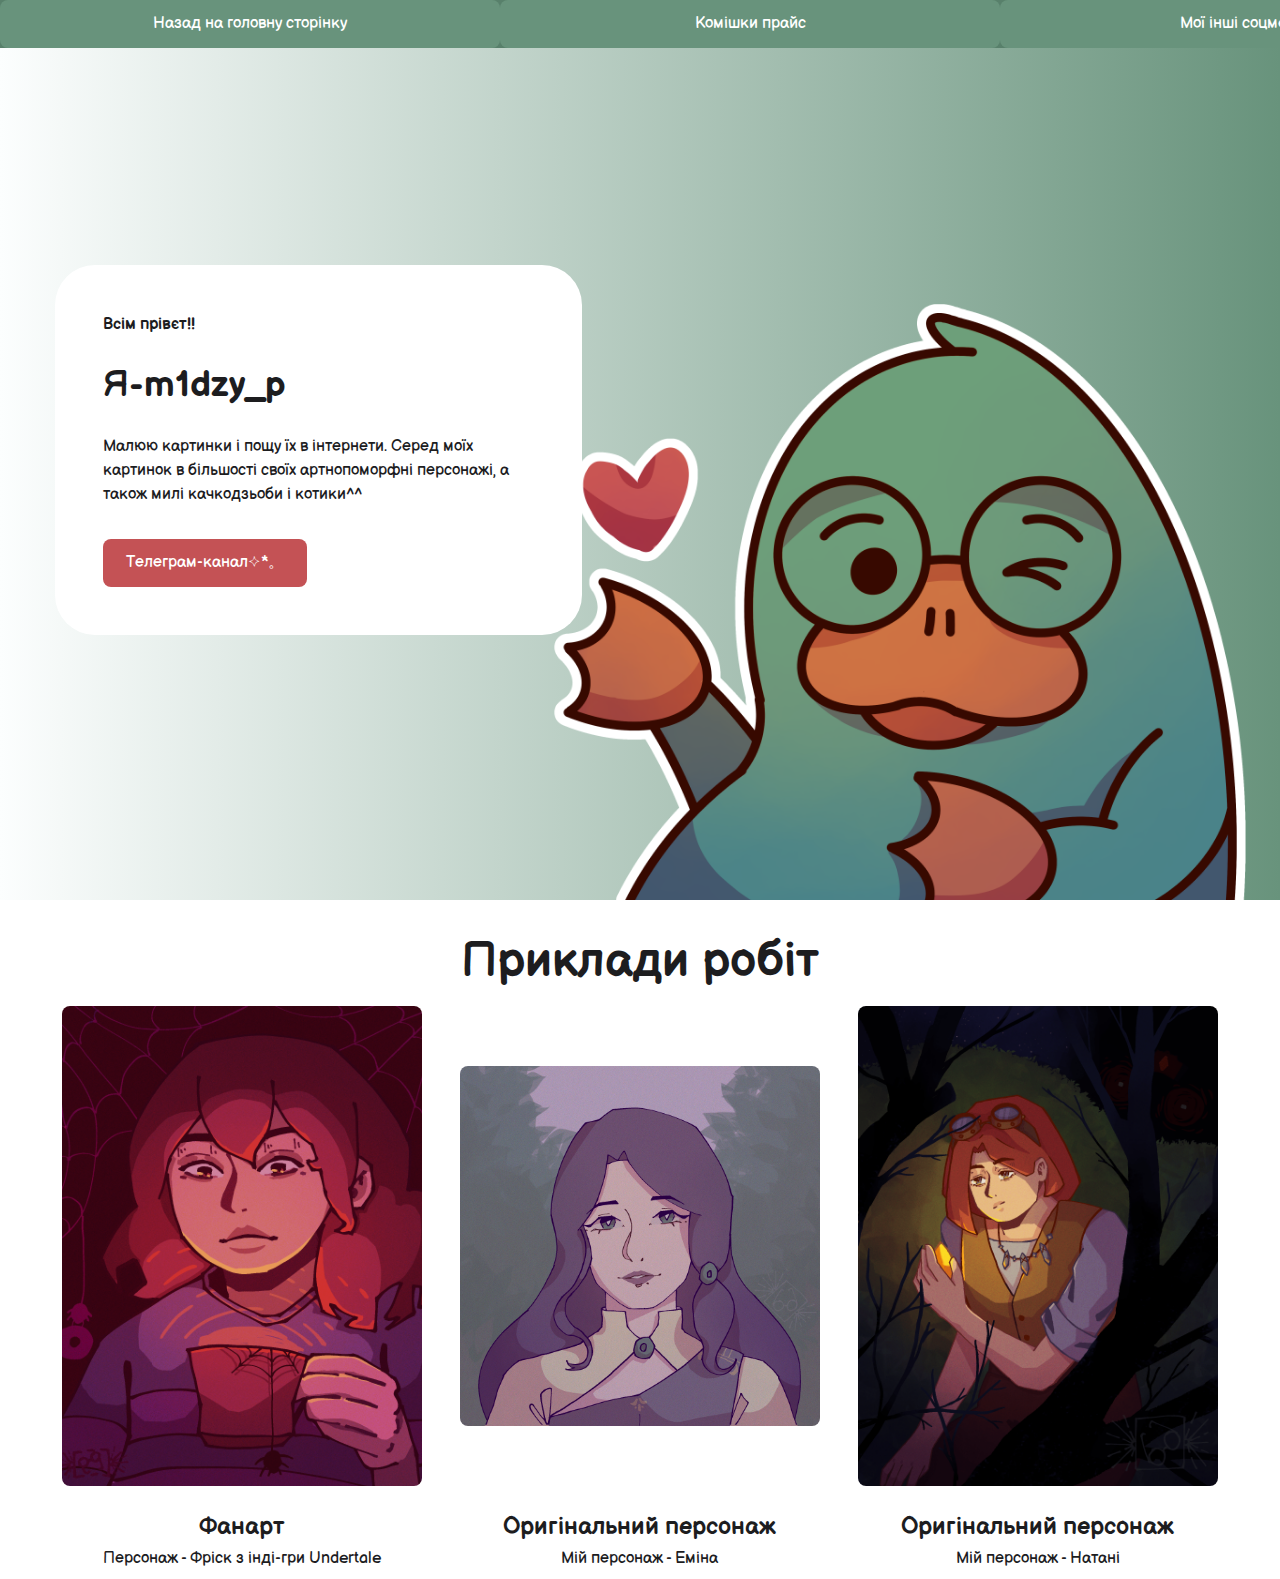
==== index.html @ a21002bf "feat: initial commit" ====
<!DOCTYPE html>
<html lang="en">
  <head>
    <meta charset="UTF-8" />
    <meta name="viewport" content="width=device-width, initial-scale=1.0" />
    <title>Platypus</title>

    <link rel="preconnect" href="https://fonts.googleapis.com" />
    <link rel="preconnect" href="https://fonts.gstatic.com" crossorigin />
    <link
      href="https://fonts.googleapis.com/css2?family=Balsamiq+Sans:ital,wght@0,400;0,700;1,400;1,700&family=Caveat:wght@400..700&family=Pangolin&display=swap"
      rel="stylesheet"
    />
    <link rel="stylesheet" href="CSS/styles.css" />
  </head>
  <body>
    <header class="header">
      <a href="index.html">
        <button class="button-header">Назад на головну сторінку</button>
      </a>
      <a href="price.html">
        <button class="button-header">Комішки прайс</button>
      </a>
      <a href="socials.html">
        <button class="button-header">Мої інші соцмережі</button>
      </a>
    </header>
    <section class="main-page">
      <div class="wrapper">
        <div class="main-page-text-container">
          <p class="main-page-hello-text">Всім прівєт!!</p>

          <h2 class="main-page-title">Я-m1dzy_p</h2>

          <p class="main-page-descr">
            Малюю картинки і пощу їх в інтернети. Серед моїх картинок в
            більшості своїх артнопоморфні персонажі, а також милі качкодзьоби і
            котики^^
          </p>
          <a href="https://t.me/m1dzy_art">
            <button class="main-page-button">Телеграм-канал✧⁠*⁠。</button>
          </a>
        </div>

        <img
          class="dubil"
          src="img/platypus.png"
          width="700"
          height="700"
          alt="heart-platypus"
        />
      </div>
    </section>
    <section class="gallery">
      <h2 class="gallery-title">Приклади робіт</h2>
      <div class="wrapper">
        <div class="gallery-item">
          <img class="piccha" src="img/frisk.png" alt="s" />
          <h3 class="gallery-item-title">Фанарт</h3>
          <p class="gallery-item-discr">
            Персонаж - Фріск з інді-гри Undertale
          </p>
        </div>
        <div class="gallery-item">
          <img class="piccha1" src="img/emina.png" alt="s" />
          <h3 class="gallery-item-title">Оригінальний персонаж</h3>
          <p class="gallery-item-discr">Мій персонаж - Еміна</p>
        </div>
        <div class="gallery-item">
          <img class="piccha" src="img/natany.png" alt="s" />
          <h3 class="gallery-item-title">Оригінальний персонаж</h3>
          <p class="gallery-item-discr">Мій персонаж - Натані</p>
        </div>
      </div>
    </section>
  </body>
</html>
---- CSS/styles.css ----
html, body {
    margin: 0;
    padding: 0;
    height: 100%;
}

body {
    font-family: "Balsamiq Sans", sans-serif;
    margin: 0;
    height: 100%;
}
.header {
    width: 100%;
    height: 48px;
    background: #58806b;
    display: flex;
    justify-content: space-between;
    align-items: center;
    position: fixed;
        z-index: 50;
}
.button-header {
    font-weight: 400;
    font-size: 16px;
    line-height: 150%;
    color: #fff;
    background: #68937C;
    border: none;
    cursor: pointer;
    padding: 12px 24px;
    width: 500px;
    height: 48px;
    border-radius: 8px;
    margin: 0;
    font-family: "Balsamiq Sans", sans-serif;
}

.main-page {
    width: 100%;
    height: 100vh;
    background: linear-gradient(270deg, #68937C 0%, #fcfefe 100%);
        position: relative;
}

.main-page-text-container {
    border-radius: 40px;
    background: #fff;
    padding-top: 48px;
    padding-bottom: 48px;
    padding-left: 48px;
    padding-right: 48px;
    box-sizing: border-box;
    width: 45%;
}


.wrapper {
    margin: auto;
    display: flex;
    justify-content: space-between;
    align-items: center;
    width: 1170px;
    height: 100%;
}

.main-page-hello-text {
    font-weight: 600;
    font-size: 16px;
    line-height: 150%;
    color: #1d1d1f;
    margin-top: 0;
    margin-bottom: 42px;
}

.main-page-title {
    font-weight: 600;
    font-size: 36px;
    line-height: 37%;
    color: #1d1d1f;
    margin-top: 0;
    margin-bottom: 42px;
}

.main-page-descr {
    font-weight: 400;
    font-size: 16px;
    line-height: 150%;
    color: #1d1d1f;
    margin-top: 0;
    margin-bottom: 32px;
}
.page-descr {
    font-weight: 400;
        font-size: 16px;
        line-height: 150%;
        color: #1d1d1f;
        margin-top: 0;
        margin-bottom: 0;
}

.main-page-button {
    font-weight: 400;
    font-size: 16px;
    line-height: 150%;
    color: #fff;
    background: #C45255;
    border: none;
    cursor: pointer;
   
    width: 204px;
    height: 48px;
    border-radius: 8px;
    margin: 0;
    font-family: "Balsamiq Sans", sans-serif;
}

.main-page-button:hover {
    background-color: #A43344;
}
.dubil {
    position: absolute;
        bottom: 0;
        left: 70%;
        transform: translateX(-50%);
        width: 700px;
        height: 700px;
}
.sign {
    position: absolute;
        bottom: 70%;
        left: 22%;
        transform: translateX(-50%);
        width: 280px;
        opacity: 65%;

      
}
.social-button {
    font-weight: 400;
        font-size: 16px;
        line-height: 150%;
        color: #fff;
        background: #C45255;
        border: none;
        cursor: pointer;
        padding: 12px 24px;
        height: 48px;
        width: 100%;
        border-radius: 8px;
        margin-bottom: 12px;
        font-family: "Balsamiq Sans", sans-serif;
}
.social-button:hover {
    background-color: #A43344;
}
.social-button-lower {
    font-weight: 400;
        font-size: 16px;
        line-height: 150%;
        color: #fff;
        background: #C45255;
        border: none;
        cursor: pointer;
        padding: 12px 24px;
        height: 48px;
        width: 100%;
        border-radius: 8px;
        font-family: "Balsamiq Sans", sans-serif;
}
.social-button-lower:hover {
    background-color: #A43344;
}
.gallery-title {
    font-weight: 600;
    font-size: 48px;
    line-height: 150%;
    color: #1d1d1f;
    margin-bottom: 8px;
    margin-top: 0;
    font-family: "Balsamiq Sans", sans-serif;
}

.gallery {
    padding-top: 26px;
    padding-bottom: 8px;
    text-align: center;
}

.gallery-item-title {
    font-weight: 600;
    font-size: 24px;
    line-height: 100%;
    text-align: center;
    color: #1d1d1f;
    margin-top: 2;
    margin-bottom: 8px;
    font-family: "Balsamiq Sans", sans-serif;
}

.gallery-item-discr {
    font-weight: 400;
    font-size: 16px;
    line-height: 150%;
    text-align: center;
    color: #1d1d1f;
    margin-top: 0;
    margin-bottom: 0;
    font-family: "Balsamiq Sans", sans-serif;
}

.gallery-item {
    width: calc((100% / 3) - (24px * 2) / 3);
}
.piccha {
    width: 360px;
    border-radius: 8px;
}
.piccha1 {
    width: 360px;
    margin-top: 60px;
    margin-bottom: 60px;
    border-radius: 8px;
}
.price-page {
    width: 100%;
        background: linear-gradient(270deg, #68937C 0%, #fcfefe 100%);
        position: relative;
        padding-top: 52px;
        padding-bottom: 24px;
}
.price-page1 {
    width: 100%;
    height: 540px;
    background: linear-gradient(270deg, #68937C 0%, #fcfefe 100%);
    position: relative;
    padding-bottom: 24px;
}
.price-page2 {
    width: 100%;
    background: linear-gradient(270deg, #68937C 0%, #fcfefe 100%);
    position: relative;
    padding-bottom: 24px;
}
.price-page-button {
    width: 100%;
    background: linear-gradient(270deg, #68937C 0%, #fcfefe 100%);
    position: relative;
    padding-bottom: 24px;
}
.wrapper-price {
    margin: auto;
    display: flex;
    justify-content: space-between;
    align-items: center;
    width: 1170px;
    height: 380px;
    border-radius: 4px;
    padding: 0 8px;
}
.wrapper-price-1 {
    margin: auto;
    display: flex;
    justify-content: space-between;
    align-items: center;
    width: 1170px;
    height: 540px;
    border-radius: 4px;
    padding: 0 8px;
}
.wrapper-price-2 {
    margin: auto;
    display: flex;
    justify-content: space-between;
    align-items: center;
    width: 1170px;
    height: 400px;
    border-radius: 4px;
    padding: 0 8px;
}
.price-text-container {
    border-radius: 40px;
    background: #fff;
    padding-top: 48px;
    padding-left: 48px;
    padding-right: 48px;
    box-sizing: border-box;
    width: 480px;
    
}
.price-img-container {
display: flex;
justify-content: center;
gap: 16px;

}
.price-img-container1 {
    display: flex;
    justify-content: center;
    gap: 16px;
}
.price-portrait-pic {
width: 300px;
border-radius: 8px;
position: relative;
}
.price-text-container-big-pic {
    border-radius: 40px;
    background: #fff;
    padding-top: 48px;
    padding-left: 48px;
    padding-right: 48px;
    box-sizing: border-box;
    width: 600px;
    margin-left: 60px;
}
.price-big-pic {
width: 500px;
border-radius: 8px;
}
.price-text-container-stic {
border-radius: 40px;
    background: #fff;
    padding-top: 48px;
    padding-left: 48px;
    padding-right: 48px;
    box-sizing: border-box;
    width: 600px;
    margin-right: 60px;
}
.price-img-container2 {
    display: flex;
    justify-content: center;
    box-sizing: border-box;
    border-radius: 8px;
    height: 380px;
    margin-right: 12px;
}
.price-stic {
    width: 450px;
}
.price-button-con {
    display: flex;
    justify-content: center;
    width: 100%;
    position: relative;
}
.price-button {
    font-weight: 400;
    font-size: 16px;
    line-height: 150%;
    color: #fff;
    background: #C45255;
    border: none;
    cursor: pointer;
    padding: 12px 24px;
    height: 48px;
    width: 300px;
    border-radius: 8px;
    font-family: "Balsamiq Sans", sans-serif;
    text-align: center;
}
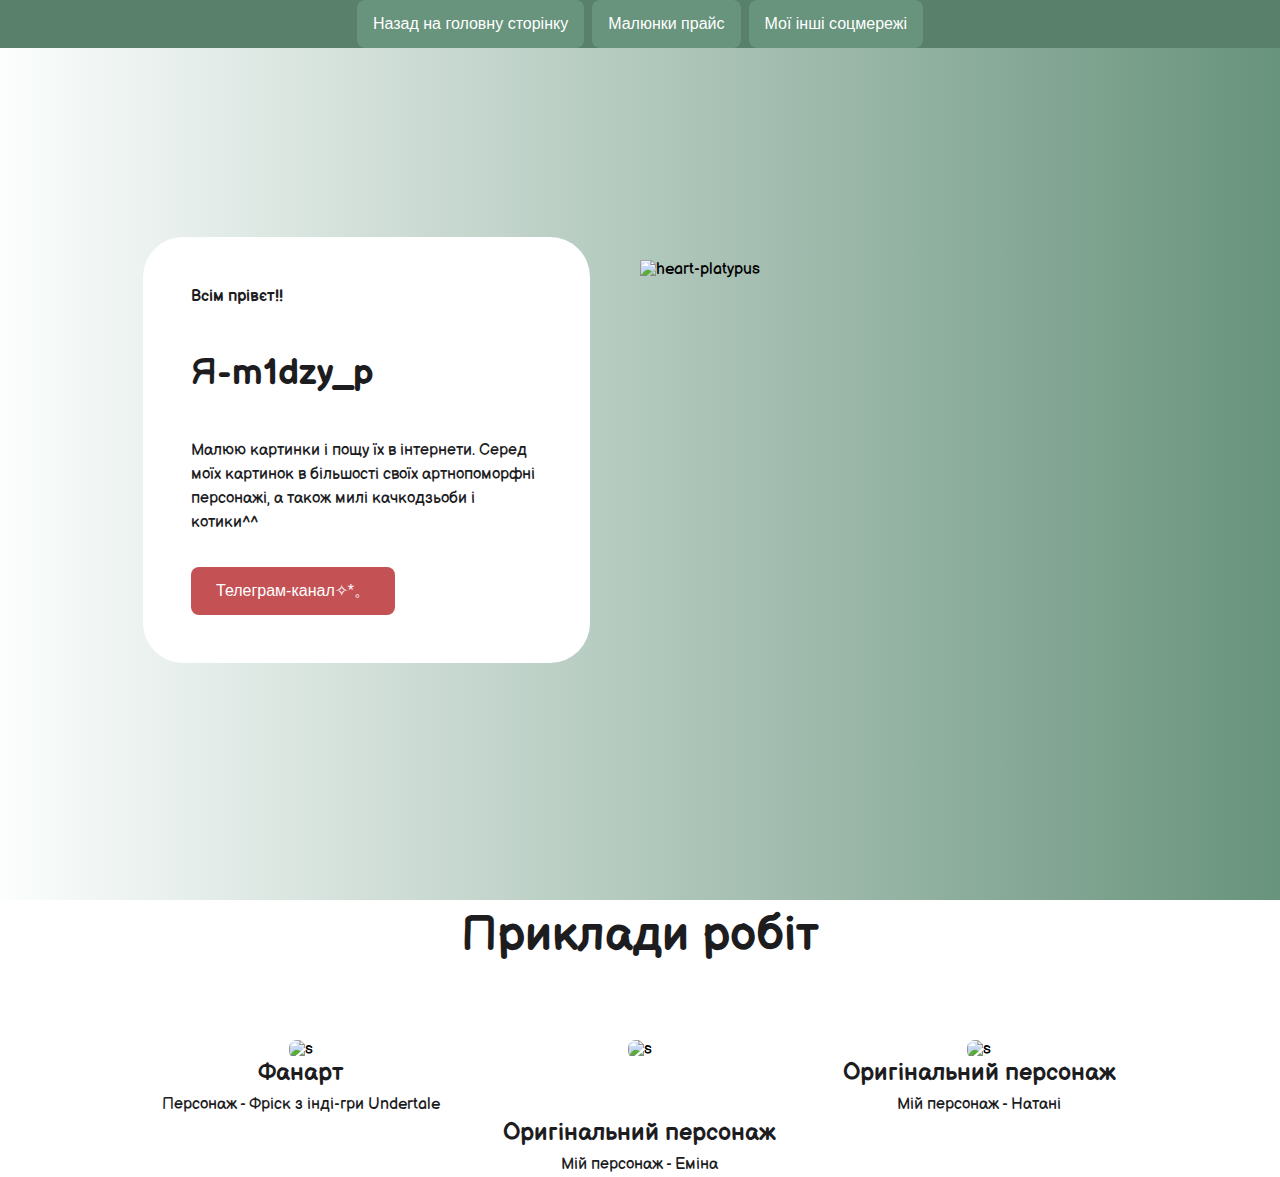
==== commit 290e40b3: "Update index.html" ====
--- a/index.html
+++ b/index.html
@@ -15,23 +15,29 @@
   </head>
   <body>
     <header class="header">
-      <a href="index.html">
-        <button class="button-header">Назад на головну сторінку</button>
-      </a>
-      <a href="price.html">
-        <button class="button-header">Комішки прайс</button>
-      </a>
-      <a href="socials.html">
-        <button class="button-header">Мої інші соцмережі</button>
-      </a>
+      <input type="checkbox" id="menu-toggle" class="menu-toggle" />
+      <label for="menu-toggle" class="hamburger">
+        <span></span>
+        <span></span>
+        <span></span>
+      </label>
+      <div class="header-buttons">
+        <a href="index.html">
+          <button class="button-header">Назад на головну сторінку</button>
+        </a>
+        <a href="price.html">
+          <button class="button-header">Малюнки прайс</button>
+        </a>
+        <a href="socials.html">
+          <button class="button-header">Мої інші соцмережі</button>
+        </a>
+      </div>
     </header>
     <section class="main-page">
       <div class="wrapper">
         <div class="main-page-text-container">
           <p class="main-page-hello-text">Всім прівєт!!</p>
-
           <h2 class="main-page-title">Я-m1dzy_p</h2>
-
           <p class="main-page-descr">
             Малюю картинки і пощу їх в інтернети. Серед моїх картинок в
             більшості своїх артнопоморфні персонажі, а також милі качкодзьоби і
@@ -41,10 +47,9 @@
             <button class="main-page-button">Телеграм-канал✧⁠*⁠。</button>
           </a>
         </div>
-
         <img
           class="dubil"
-          src="img/platypus.png"
+          src="img/platypus.webp"
           width="700"
           height="700"
           alt="heart-platypus"
@@ -55,19 +60,19 @@
       <h2 class="gallery-title">Приклади робіт</h2>
       <div class="wrapper">
         <div class="gallery-item">
-          <img class="piccha" src="img/frisk.png" alt="s" />
+          <img class="piccha" src="img/frisk.webp" alt="s" />
           <h3 class="gallery-item-title">Фанарт</h3>
           <p class="gallery-item-discr">
             Персонаж - Фріск з інді-гри Undertale
           </p>
         </div>
         <div class="gallery-item">
-          <img class="piccha1" src="img/emina.png" alt="s" />
+          <img class="piccha1" src="img/emina.webp" alt="s" />
           <h3 class="gallery-item-title">Оригінальний персонаж</h3>
           <p class="gallery-item-discr">Мій персонаж - Еміна</p>
         </div>
         <div class="gallery-item">
-          <img class="piccha" src="img/natany.png" alt="s" />
+          <img class="piccha" src="img/natany.webp" alt="s" />
           <h3 class="gallery-item-title">Оригінальний персонаж</h3>
           <p class="gallery-item-discr">Мій персонаж - Натані</p>
         </div>
--- a/CSS/styles.css
+++ b/CSS/styles.css
@@ -1,4 +1,5 @@
-html, body {
+html,
+body {
     margin: 0;
     padding: 0;
     height: 100%;
@@ -6,19 +7,39 @@
 
 body {
     font-family: "Balsamiq Sans", sans-serif;
-    margin: 0;
-    height: 100%;
-}
+}
+
+/* Хедер */
 .header {
     width: 100%;
     height: 48px;
     background: #58806b;
     display: flex;
-    justify-content: space-between;
+    justify-content: center;
     align-items: center;
     position: fixed;
-        z-index: 50;
-}
+    top: 0;
+    left: 0;
+    z-index: 50;
+    padding: 0;
+}
+
+.header-buttons {
+    display: flex;
+    gap: 8px;
+    padding: 0 8px;
+    box-sizing: border-box;
+}
+.header-buttons a {
+    text-decoration: none;
+    color: inherit;
+}
+.header-buttons a:hover,
+.header-buttons a:visited,
+.header-buttons a:active {
+    text-decoration: none;
+}
+
 .button-header {
     font-weight: 400;
     font-size: 16px;
@@ -27,40 +48,80 @@
     background: #68937C;
     border: none;
     cursor: pointer;
-    padding: 12px 24px;
-    width: 500px;
+    padding: 0 16px;
+    flex: 1;
     height: 48px;
     border-radius: 8px;
     margin: 0;
-    font-family: "Balsamiq Sans", sans-serif;
-}
-
+    display: flex;
+    align-items: center;
+    justify-content: center;
+    box-sizing: border-box;
+}
+
+.button-header:hover {
+    background-color: #58806b;
+}
+
+/* Стилі для гамбургер-меню */
+.menu-toggle {
+    display: none;
+}
+
+.hamburger {
+    display: none;
+    width: 30px;
+    height: 20px;
+    position: absolute;
+    left: 15px;
+    top: 50%;
+    transform: translateY(-50%);
+    cursor: pointer;
+    z-index: 60;
+}
+
+.hamburger span {
+    display: block;
+    width: 100%;
+    height: 3px;
+    background: #fff;
+    margin-bottom: 5px;
+}
+
+.hamburger span:last-child {
+    margin-bottom: 0;
+}
+
+/* Решта стилів */
 .main-page {
-    width: 100%;
     height: 100vh;
     background: linear-gradient(270deg, #68937C 0%, #fcfefe 100%);
-        position: relative;
+    width: 100%;
+    margin: 0 auto;
+    padding: 0 0.5rem;
+    box-sizing: border-box;
+    position: relative;
+    overflow: hidden;
+}
+
+.wrapper {
+    margin: 0 auto;
+    display: flex;
+    justify-content: space-between;
+    align-items: center;
+    max-width: 1170px;
+    width: 100%;
+    height: 100%;
+    padding: 0 15px;
+    box-sizing: border-box;
 }
 
 .main-page-text-container {
     border-radius: 40px;
     background: #fff;
-    padding-top: 48px;
-    padding-bottom: 48px;
-    padding-left: 48px;
-    padding-right: 48px;
+    padding: 48px;
     box-sizing: border-box;
     width: 45%;
-}
-
-
-.wrapper {
-    margin: auto;
-    display: flex;
-    justify-content: space-between;
-    align-items: center;
-    width: 1170px;
-    height: 100%;
 }
 
 .main-page-hello-text {
@@ -68,34 +129,24 @@
     font-size: 16px;
     line-height: 150%;
     color: #1d1d1f;
-    margin-top: 0;
-    margin-bottom: 42px;
+    margin: 0 0 42px;
 }
 
 .main-page-title {
     font-weight: 600;
     font-size: 36px;
-    line-height: 37%;
+    line-height: 130%;
     color: #1d1d1f;
-    margin-top: 0;
-    margin-bottom: 42px;
-}
-
-.main-page-descr {
+    margin: 0 0 42px;
+}
+
+.main-page-descr,
+.page-descr {
     font-weight: 400;
     font-size: 16px;
     line-height: 150%;
     color: #1d1d1f;
-    margin-top: 0;
-    margin-bottom: 32px;
-}
-.page-descr {
-    font-weight: 400;
-        font-size: 16px;
-        line-height: 150%;
-        color: #1d1d1f;
-        margin-top: 0;
-        margin-bottom: 0;
+    margin: 0 0 32px;
 }
 
 .main-page-button {
@@ -106,244 +157,235 @@
     background: #C45255;
     border: none;
     cursor: pointer;
-   
     width: 204px;
     height: 48px;
     border-radius: 8px;
-    margin: 0;
-    font-family: "Balsamiq Sans", sans-serif;
+    transition: background-color 0.3s;
 }
 
 .main-page-button:hover {
     background-color: #A43344;
 }
+
 .dubil {
     position: absolute;
-        bottom: 0;
-        left: 70%;
-        transform: translateX(-50%);
-        width: 700px;
-        height: 700px;
-}
+    bottom: 0;
+    right: 0;
+    width: 50%;
+    max-width: 700px;
+    height: auto;
+}
+
 .sign {
     position: absolute;
-        bottom: 70%;
-        left: 22%;
-        transform: translateX(-50%);
-        width: 280px;
-        opacity: 65%;
-
-      
-}
-.social-button {
-    font-weight: 400;
-        font-size: 16px;
-        line-height: 150%;
-        color: #fff;
-        background: #C45255;
-        border: none;
-        cursor: pointer;
-        padding: 12px 24px;
-        height: 48px;
-        width: 100%;
-        border-radius: 8px;
-        margin-bottom: 12px;
-        font-family: "Balsamiq Sans", sans-serif;
-}
-.social-button:hover {
-    background-color: #A43344;
-}
+    top: 10%;
+    left: 10%;
+    width: 20%;
+    max-width: 280px;
+    opacity: 65%;
+}
+
+/* Соціальні кнопки */
+.social-button,
 .social-button-lower {
     font-weight: 400;
-        font-size: 16px;
-        line-height: 150%;
-        color: #fff;
-        background: #C45255;
-        border: none;
-        cursor: pointer;
-        padding: 12px 24px;
-        height: 48px;
-        width: 100%;
-        border-radius: 8px;
-        font-family: "Balsamiq Sans", sans-serif;
-}
+    font-size: 16px;
+    line-height: 150%;
+    color: #fff;
+    background: #C45255;
+    border: none;
+    cursor: pointer;
+    padding: 12px 24px;
+    height: 48px;
+    width: 100%;
+    border-radius: 8px;
+    margin-bottom: 12px;
+    box-sizing: border-box;
+}
+
+.social-button:hover,
 .social-button-lower:hover {
     background-color: #A43344;
 }
+
+/* Галерея */
+.gallery {
+    padding: 26px 0 8px;
+    text-align: center;
+    width: 100%;
+    margin: 0 auto;
+    padding: 0 0.5rem;
+    box-sizing: border-box;
+}
+
 .gallery-title {
     font-weight: 600;
     font-size: 48px;
     line-height: 150%;
     color: #1d1d1f;
-    margin-bottom: 8px;
-    margin-top: 0;
-    font-family: "Balsamiq Sans", sans-serif;
-}
-
-.gallery {
-    padding-top: 26px;
-    padding-bottom: 8px;
-    text-align: center;
+    margin: 0 0 8px;
+}
+
+.gallery-item {
+    width: calc((100% / 3) - (24px * 2) / 3);
+    display: inline-block;
+    vertical-align: top;
 }
 
 .gallery-item-title {
     font-weight: 600;
     font-size: 24px;
     line-height: 100%;
-    text-align: center;
     color: #1d1d1f;
-    margin-top: 2;
-    margin-bottom: 8px;
-    font-family: "Balsamiq Sans", sans-serif;
+    margin: 2px 0 8px;
 }
 
 .gallery-item-discr {
     font-weight: 400;
     font-size: 16px;
     line-height: 150%;
-    text-align: center;
     color: #1d1d1f;
-    margin-top: 0;
-    margin-bottom: 0;
-    font-family: "Balsamiq Sans", sans-serif;
-}
-
-.gallery-item {
-    width: calc((100% / 3) - (24px * 2) / 3);
-}
-.piccha {
-    width: 360px;
-    border-radius: 8px;
-}
+    margin: 0;
+}
+
+.piccha,
 .piccha1 {
-    width: 360px;
-    margin-top: 60px;
-    margin-bottom: 60px;
-    border-radius: 8px;
-}
-.price-page {
-    width: 100%;
-        background: linear-gradient(270deg, #68937C 0%, #fcfefe 100%);
-        position: relative;
-        padding-top: 52px;
-        padding-bottom: 24px;
-}
-.price-page1 {
-    width: 100%;
-    height: 540px;
+    width: 100%;
+    max-width: 360px;
+    border-radius: 8px;
+}
+
+.piccha1 {
+    margin: 60px 0;
+}
+
+/* Сторінки цін */
+.price-page,
+.price-page1,
+.price-page2,
+.price-page-button {
+    width: 100%;
     background: linear-gradient(270deg, #68937C 0%, #fcfefe 100%);
     position: relative;
+    padding: 0 0.5rem;
+    box-sizing: border-box;
+    overflow: hidden;
+}
+
+.price-page {
+    padding-top: 52px;
     padding-bottom: 24px;
 }
-.price-page2 {
-    width: 100%;
-    background: linear-gradient(270deg, #68937C 0%, #fcfefe 100%);
-    position: relative;
+
+.price-page1 {
+    padding-top: 52px;
     padding-bottom: 24px;
-}
+    height: auto;
+    min-height: 540px;
+}
+
+.price-page2,
 .price-page-button {
-    width: 100%;
-    background: linear-gradient(270deg, #68937C 0%, #fcfefe 100%);
-    position: relative;
     padding-bottom: 24px;
 }
-.wrapper-price {
-    margin: auto;
+
+.wrapper-price,
+.wrapper-price-1,
+.wrapper-price-2 {
+    margin: 0 auto;
     display: flex;
     justify-content: space-between;
     align-items: center;
-    width: 1170px;
+    max-width: 1170px;
+    width: 100%;
+    padding: 0 15px;
+    box-sizing: border-box;
+    gap: 20px;
+}
+
+.wrapper-price {
     height: 380px;
-    border-radius: 4px;
-    padding: 0 8px;
-}
+}
+
 .wrapper-price-1 {
-    margin: auto;
-    display: flex;
-    justify-content: space-between;
-    align-items: center;
-    width: 1170px;
-    height: 540px;
-    border-radius: 4px;
-    padding: 0 8px;
-}
+    height: auto;
+    min-height: 540px;
+}
+
 .wrapper-price-2 {
-    margin: auto;
-    display: flex;
-    justify-content: space-between;
-    align-items: center;
-    width: 1170px;
-    height: 400px;
-    border-radius: 4px;
-    padding: 0 8px;
-}
+    height: auto;
+    min-height: 600px;
+}
+
 .price-text-container {
     border-radius: 40px;
     background: #fff;
-    padding-top: 48px;
-    padding-left: 48px;
-    padding-right: 48px;
+    padding: 48px;
     box-sizing: border-box;
     width: 480px;
-    
-}
-.price-img-container {
-display: flex;
-justify-content: center;
-gap: 16px;
-
-}
-.price-img-container1 {
+}
+
+.price-img-container,
+.price-img-container1,
+.price-img-container2 {
     display: flex;
     justify-content: center;
     gap: 16px;
-}
+    width: 100%;
+}
+
 .price-portrait-pic {
-width: 300px;
-border-radius: 8px;
-position: relative;
-}
+    width: 100%;
+    max-width: 300px;
+    border-radius: 8px;
+    height: auto;
+}
+
 .price-text-container-big-pic {
     border-radius: 40px;
     background: #fff;
-    padding-top: 48px;
-    padding-left: 48px;
-    padding-right: 48px;
+    padding: 48px;
     box-sizing: border-box;
     width: 600px;
-    margin-left: 60px;
-}
+}
+
 .price-big-pic {
-width: 500px;
-border-radius: 8px;
-}
+    width: 100%;
+    max-width: 500px;
+    border-radius: 8px;
+    height: auto;
+}
+
 .price-text-container-stic {
-border-radius: 40px;
+    border-radius: 40px;
     background: #fff;
-    padding-top: 48px;
-    padding-left: 48px;
-    padding-right: 48px;
+    padding: 48px;
     box-sizing: border-box;
     width: 600px;
-    margin-right: 60px;
-}
+}
+
 .price-img-container2 {
     display: flex;
     justify-content: center;
     box-sizing: border-box;
-    border-radius: 8px;
-    height: 380px;
-    margin-right: 12px;
-}
+    width: 100%;
+}
+
 .price-stic {
-    width: 450px;
-}
+    width: 100%;
+    max-width: 420px;
+    border-radius: 8px;
+    box-shadow: 0 12px 12px 0 rgba(0, 0, 0, 0.42);
+    height: auto;
+}
+
 .price-button-con {
     display: flex;
     justify-content: center;
     width: 100%;
-    position: relative;
-}
+    padding: 20px 0;
+}
+
 .price-button {
     font-weight: 400;
     font-size: 16px;
@@ -356,6 +398,233 @@
     height: 48px;
     width: 300px;
     border-radius: 8px;
-    font-family: "Balsamiq Sans", sans-serif;
-    text-align: center;
-}+    transition: background-color 0.3s;
+}
+
+.price-button:hover {
+    background-color: #A43344;
+}
+
+/* Медіа-запити */
+@media (max-width: 1536px) {
+
+    .wrapper,
+    .wrapper-price,
+    .wrapper-price-1,
+    .wrapper-price-2 {
+        max-width: 1280px;
+    }
+}
+
+@media (max-width: 1280px) {
+
+    .wrapper,
+    .wrapper-price,
+    .wrapper-price-1,
+    .wrapper-price-2 {
+        max-width: 1024px;
+    }
+}
+
+@media (max-width: 1024px) {
+
+    .wrapper,
+    .wrapper-price,
+    .wrapper-price-1,
+    .wrapper-price-2 {
+        max-width: 768px;
+    }
+
+    .main-page-text-container,
+    .price-text-container,
+    .price-text-container-big-pic,
+    .price-text-container-stic {
+        width: 50%;
+        padding: 30px;
+    }
+
+    .dubil {
+        width: 40%;
+        max-width: 500px;
+    }
+
+    .sign {
+        width: 15%;
+        max-width: 200px;
+    }
+
+    .gallery-item {
+        width: calc((100% / 2) - 12px);
+    }
+}
+
+@media (max-width: 768px) {
+    .header {
+        justify-content: flex-start;
+        height: 48px;
+    }
+
+    .hamburger {
+        display: block;
+    }
+
+    .header-buttons {
+        display: none;
+        flex-direction: column;
+        position: absolute;
+        top: 48px;
+        left: 0;
+        width: 100%;
+        background: #58806b;
+        padding: 10px 15px;
+        gap: 10px;
+        z-index: 50;
+    }
+
+    .menu-toggle:checked~.header-buttons {
+        display: flex;
+    }
+
+    .button-header {
+        height: 40px;
+        padding: 0 10px;
+        font-size: 14px;
+        flex: none;
+        width: 100%;
+        max-width: none;
+    }
+
+    .wrapper,
+    .wrapper-price,
+    .wrapper-price-1,
+    .wrapper-price-2 {
+        max-width: 648px;
+        flex-direction: column;
+        height: auto;
+        padding: 60px 15px 20px;
+        gap: 15px;
+    }
+
+    .main-page-text-container,
+    .price-text-container,
+    .price-text-container-big-pic,
+    .price-text-container-stic {
+        width: 100%;
+        padding: 20px;
+    }
+
+    .main-page-title {
+        font-size: 28px;
+    }
+
+        .main-page-descr,
+        .page-descr,
+        .main-page-title,
+        .main-page-hello-text {
+            margin-bottom: 16px;
+        }
+
+    .dubil {
+        width: 60%;
+        max-width: 400px;
+        right: 50%;
+        transform: translateX(50%);
+    }
+
+    .sign {
+        width: 25%;
+        max-width: 150px;
+        top: 5%;
+        left: 50%;
+        transform: translateX(-50%);
+    }
+
+    .gallery-title {
+        font-size: 36px;
+    }
+
+    .gallery-item {
+        width: 100%;
+        margin-bottom: 20px;
+    }
+
+    .price-img-container,
+    .price-img-container1,
+    .price-img-container2 {
+        flex-direction: column;
+        align-items: center;
+        gap: 10px;
+    }
+
+    .price-portrait-pic,
+    .price-big-pic,
+    .price-stic {
+        width: 100%;
+        max-width: 300px;
+    }
+}
+
+@media (max-width: 648px) {
+
+    .wrapper,
+    .wrapper-price,
+    .wrapper-price-1,
+    .wrapper-price-2 {
+        max-width: 475px;
+    }
+
+    .main-page-title {
+        font-size: 24px;
+    }
+
+        .main-page-descr,
+        .page-descr,
+        .main-page-title,
+        .main-page-hello-text {
+            margin-bottom: 12px;
+        }
+
+    .dubil {
+        width: 80%;
+        max-width: 300px;
+    }
+
+    .price-button {
+        width: 100%;
+        max-width: 300px;
+    }
+}
+
+@media (max-width: 475px) {
+
+    .wrapper,
+    .wrapper-price,
+    .wrapper-price-1,
+    .wrapper-price-2 {
+        max-width: 100%;
+        padding: 60px 10px 10px;
+    }
+
+    .gallery-title {
+        font-size: 28px;
+    }
+
+    .button-header {
+        font-size: 12px;
+        padding: 0 8px;
+        height: 36px;
+    }
+
+    .main-page-descr,
+    .page-descr,
+    .main-page-title,
+    .main-page-hello-text {
+        margin-bottom: 8px;
+    }
+
+    .price-portrait-pic,
+    .price-big-pic,
+    .price-stic {
+        max-width: 250px;
+    }
+}
